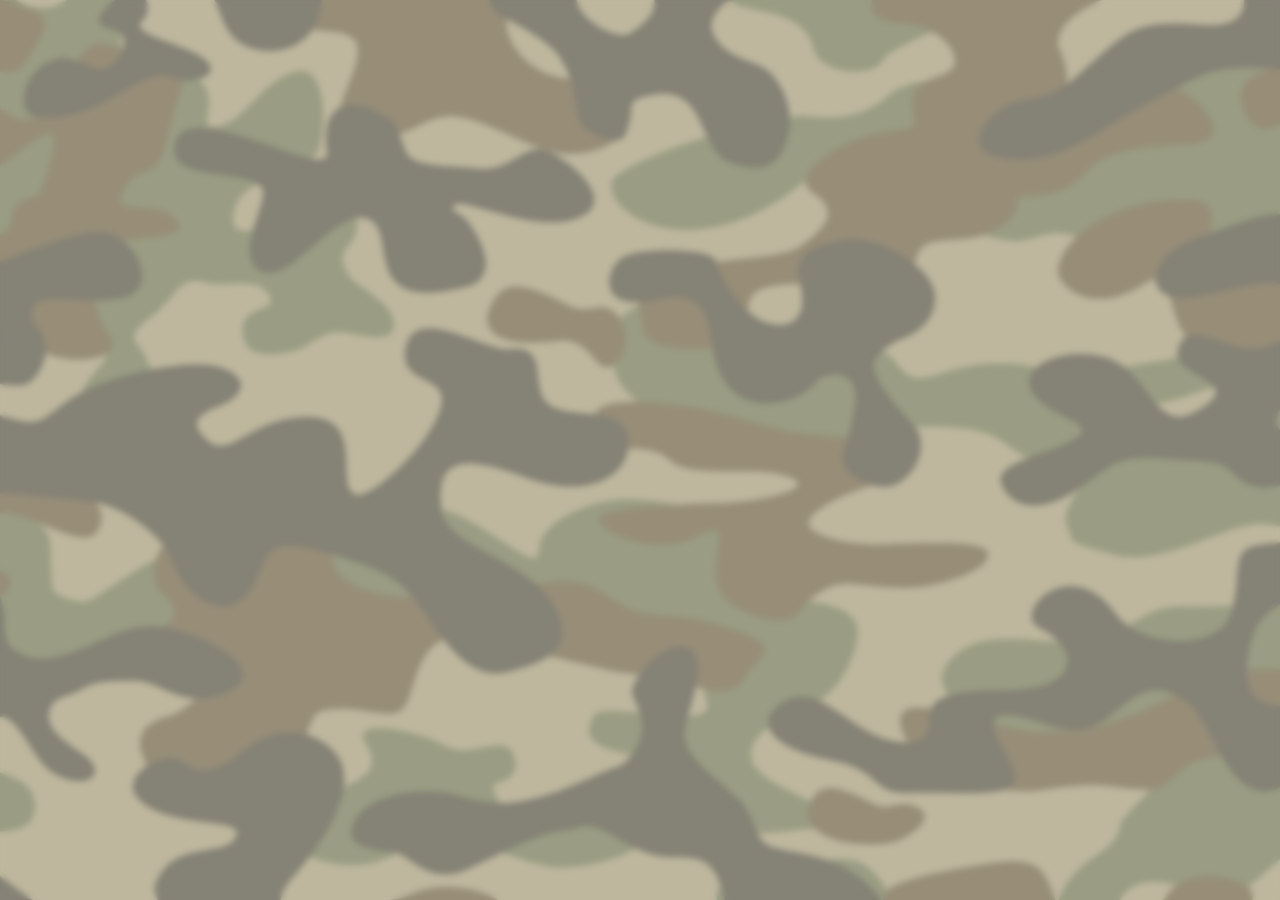
==== src/avatar-selector.html @ f8a3a437 "html setup avatar selector" ====
<!DOCTYPE html>
<html lang="en">
<head>
  <meta charset="UTF-8">
  <meta name="viewport" content="width=device-width, initial-scale=1.0">
  <title>Avatar Selector</title>

  <link rel="icon" type="image/png" sizes="16x16" href="assets/images/favicon-16x16.png">
  <link rel="mask-icon" href="safari-pinned-tab.svg" color="#5bbad5">
  <link rel="stylesheet" href="assets/css/reset.css">
  <link rel="stylesheet" href="assets/css/screen.css">
  <link rel="stylesheet" href="assets/css/game-setup/index-screen.css">
  <link rel="preconnect" href="https://fonts.googleapis.com">
  <link rel="preconnect" href="https://fonts.gstatic.com" crossorigin>
  <link href="https://fonts.googleapis.com/css2?family=Cinzel+Decorative:wght@400;700;900&display=swap" rel="stylesheet">
  <link href="https://fonts.googleapis.com/css2?family=Saira+Stencil+One&display=swap" rel="stylesheet">

  <script src="assets/js/index.js" type="module"></script>
  <link rel="stylesheet" href="assets/css/gameplay/popup-screen.css">
</head>
<body>

</body>
</html>
---- src/assets/css/screen.css ----
:root {
 --main-bg-color: #f4f4f4;
 --main-header-bg-color: #2c3e50;
 --main-white-color: var(--offwhite);
 --main-black-color: var(--black);
 --main-blue-color: blue;
 --main-grey-color: grey;
 --main-red-color: red;
 --main-green-color: green;
 --main-yellow-color: yellow;
 --clickable-color: hotpink;
 --popup-titlte-color: #333333;


 /* MAIN REDESIGN COLORS */
 --dark-green : #565939;
 --lighter-green : #888b69;
 --beige : #BFAD8A;
 --dark-beige : #A69677;
 --black : #262524;
 --off-black : #000000;
 --brown : #594940;
 --offwhite : #F0EEE4;

 /* TOKEN COLOURS*/
 --ruby-token-color: #CD332E;
 --ruby-token-color-border: #9C352C;

 --sapphire-token-color: #3256B8;
 --sapphire-token-color-border: #2B4E8B;

 --emerald-token-color: #2CA42C;
 --emerald-token-color-border: #26812A;

 --diamond-token-color: #F5F4EE;
 --diamond-token-color-border: #CAC7BF;

 --onyx-token-color: #434043;
 --onyx-token-color-border: #2F2C30;

 --gold-token-color: #FAE14A;
 --gold-token-color-border: #E6B50C;
}

* {
 box-sizing: border-box;
 font-family: "Saira stencil one", Arial, serif;
}

body {
 background-image: url("../images/background-images/army-background.png");
 background-size: cover;
 background-position: center;
 background-repeat: no-repeat;

 font-family: Arial, sans-serif;
 background-color: var(--main-bg-color);
 margin: 0;
 padding: 0;
 max-height: 100vh;
 max-width: 100vw;
}

header {
 width: 100%;

 color: var(--main-white-color);
 display: flex;
 align-items: center;
 justify-content: space-between;
}

/*region Styling for The playerName */

header a{
 display: flex;
 transition: ease-in-out 0.1s;

 align-items: center;
 justify-content: center;
 margin-top: 1.625rem;
 margin-right: 0.625rem;
 padding: 0.5rem;

 text-decoration: none;
 font-family: "Saira stencil one", Arial, serif;
 color: var(--main-black-color);

 background-color: var(--beige);
 border: solid var(--dark-beige) 0.2rem;
 border-radius: 1rem;
}

header a:hover{
 transition: ease-in-out 0.1s;
 background-color: var(--brown);
 border: var(--main-black-color) solid;
 color: var(--beige);
}

header #profile-picture {
 width: 5rem;
 margin-right: 0.75rem;
}

#playername {
 text-align: end;
 font-size: 3rem;
 height: 50%;
 padding: 0.4rem;
}
#renderButton{
 display: flex ;
 align-items: center;
 width: fit-content;
 max-width: 30rem;
 font-family: "Saira stencil one", Arial, serif;
 font-size: 2rem;
 background-color: var(--beige);
 border: solid var(--dark-beige) 0.2rem;
 padding: 1rem 2rem 1rem 0.75rem;
 border-radius: 1rem;
 margin-right: 0.5rem;
 margin-top: 0.5rem;
 z-index: 1;
 text-align: end;


}
#renderButton span{
 contain: content;
 overflow-x: hidden;
 overflow-y: hidden;
 text-overflow: ellipsis;

}
#renderButton:hover{
 transition: ease-in-out 0.1s;
 background-color: var(--brown);
 border: var(--main-black-color) solid 0.2rem;
 color: var(--beige);
}



/*region end*/

/*region Styling for the button */
.button-style {
 display: block;
 width: 35rem;

 background-color: var(--beige);
 color: var(--main-black-color);
 border: var(--dark-beige) solid;
 border-radius: 1rem;


 margin-top: 2rem;
 margin-left: auto;
 margin-right: auto;
 padding: 1rem;

 font-family: "Saira stencil one", Arial, serif;
 text-align: center;
 font-size: 3rem;
 text-decoration: none;

 transition: ease-in-out 0.1s;
}

.button-style:not([disabled]):hover {
 transition: ease-in-out 0.1s;

 background-color: var(--brown);
 border: var(--main-black-color) solid;
 color: var(--beige);
}

.button-style:disabled {
 transition: ease-in-out 0.1s;
 opacity: 0.5;
}

.button-style-popup {
 transition: ease-in-out 0.1s;
 width: 20rem;
 padding: 0.3rem;
 font-size: 2rem;
 margin-top: 1rem;

}
/*end region*/


body .hidden{
 display: none;
}

body{
 position: relative;
}

.popup-container {
 position: absolute;
 width: 100%;
 height: 100%;
 background-color: rgba(0, 0, 0, 75%);
 z-index: 2;
 display: grid;
}

.popup-container .popup {
 align-self: center;
 justify-self: center;
 color: var(--main-black-color);
 background-color: var(--offwhite);
 padding: 1rem 2rem;
 border-radius: 1rem;
 font-size: 3rem;
 text-align: center;
}

.popup-container.hidden{
 display: none;
}

#close{
 justify-content: right;
}

.clickable{
 cursor: pointer;
 transition: all 0.2s ease-in-out;
}

input[type="text"] {
 width: 20rem;
 border-radius: 0.5rem;
 border: 0.125rem solid var(--main-black-color);
 font-size: 2rem;
}

input[type="text"]:focus {
 outline: none;
 border: 0.125rem solid #e53935;
 box-shadow: 0 0 0.5rem 0.125rem #ff5252;
}

/* Styling for the spectators hover */
.spectators {
 position: relative;
 display: inline-block;
 cursor: pointer;
 font-size: 1rem;
}

.spectators .spectator-names {
 display: none;
 background-color: var(--beige);
 text-align: left;
 padding: 0.5rem;
 border-radius: 0.5rem;
 position: absolute;
 z-index: 1;
 top: 100%;
 left: 50%;
 margin-top: .5rem;
 transform: translateX(-50%);
 white-space: pre-line;
}

.spectators:hover .spectator-names, .spectator-names:hover {
 display: block;
}

.spectators #spectator-names li {
 color: var(--main-black-color);
 font-family: Inter, sans-serif;
 font-size: 0.875rem;

}
/* Styling for the spectators hover */
---- src/assets/css/game-setup/index-screen.css ----
body {
    height: 100vh;
    width: 100vw;
    background-size: cover;
    background-position: center;
    background-repeat: no-repeat;
    backdrop-filter: blur(0.2em);
    color: var(--main-black-color);
}


header {
    display: flex;
    justify-content: end;
    flex-flow: row-reverse;
    align-self: start;
    justify-self: start;
    grid-area: container;
}

main {
    display: flex;
    flex-direction: column;
    justify-content: start;
    height: fit-content;
    grid-area: container;
    align-self: center;
}


.grid {
    display: grid;
    grid-template-areas: "container";
    height: 100%;
}

h1 {
    font-size: 6rem;
    text-align: center;
    font-family: "Saira stencil one", Arial, serif;
    font-style: italic;
    font-weight: bold;
}

h3 {
    font-size: 2rem;
    text-align: center;
    font-family: Arial, serif;
    font-style: italic;
    font-weight: bold;
}


/* Styling for The PlayerName */
---- src/assets/css/gameplay/popup-screen.css ----
body{
    position: relative;
    font-family: "Saira stencil one", Arial, serif;
}

.form-flex {
    display: flex;
    flex-direction: column;
    gap: 1rem;
}

.gem-chooser {
    display: flex;
    flex-direction: column;
    gap: 0.25rem;
}

.gem-chooser p {
    align-self: center;
    padding: 0.2rem;
}

.gem-chooser .gem-chooser-own-gems-text {
    width: 6rem;
}

.gem-chooser .input-and-cost {
    display: flex;
    justify-content: space-between;
}

.gem-chooser .gem-chooser-input,  .gem-chooser .gem-chooser-own-gems {
    display: flex;
}

.input-and-cost {
    display: flex;
    flex-direction: row;
    align-items: center;
    gap: 1rem;
}

.gem-selector-input {
    flex: 1;
    max-width: 6rem;
}

.popup-container {
    position: absolute;
    width: 100%;
    height: 100%;
    background-color: rgba(0, 0, 0, 75%);
    z-index: 2;
    display: flex;
    align-items: center;
    justify-content: center;
}

.popup-container .popup {
    color: var(--main-black-color);
    background-color: var(--offwhite);
    padding: 1rem 2rem;
    border-radius: 1rem;
    font-size: 3rem;
    text-align: center;
}

.popup-container.hidden{
    display: none;
}

#close{
    justify-content: right;
}


.popup-token-selector {
    background-color: var(--offwhite);
    color: var(--main-black-color, #333);
    padding: 2rem;
    border-radius: 1rem;
    max-width: 20rem;
    width: 90%;
    margin: auto;
    font-family: "Saira stencil one", Arial, serif;
    font-size: 1rem;
    position: relative;
}



.gem-selector-input {
    display: block;
    width: 50%;
    padding: 0.5rem;
    margin-top: 0.25rem;
    border: 0.1rem solid #ccc;
    border-radius: 0.5rem;
    font-size: 1rem;
    box-sizing: border-box;
}



.emerald-name{
    color: var(--emerald-token-color);
}

.ruby-name{
    color: var(--ruby-token-color);
}

.onyx-name{
    color: var(--onyx-token-color);
}

.sapphire-name{
    color: var(--sapphire-token-color);
}

.diamond-name{
    color: var(--diamond-token-color-border);
}

.gold-name{
    color: var(--gold-token-color);
}

.button-row {
    display: flex;
    justify-content: space-between;
    align-items: center;
    gap: 1rem;
    margin-top: 1rem;
}

#token-selector-close-button {
    font-size: 1rem;
    border-radius: 0.5rem;
    border: var(--dark-beige) solid;
    cursor: pointer;
    transition: background-color 0.3s ease;
    height: 3rem;
    display: flex;
    align-items: center;
    justify-content: center;
}

#token-selector-close-button:hover {
    background-color: var(--brown);
    border-color: var(--main-black-color);
}

#token-selector-form input[type="submit"] {
    font-size: 1rem;
    border-radius: 0.5rem;
    border: var(--dark-beige) solid;
    cursor: pointer;
    transition: background-color 0.3s ease;
    height: 3rem;
    display: flex;
    align-items: center;
    justify-content: center;
}

#token-selector-form input[type="submit"]:disabled {
    cursor: auto;
}

.popup-token-selector .button-style {
    padding: 0 0.5rem;
}

.popup-token-selector .errormessages p {
    color: red;
    font-size: 0.9rem;
    margin-bottom: 1rem;
}
/*end region*/

/*To-many-gems popup*/

#too-many-gems-pop-up-form {
}

#too-many-gems-pop-up-form label{
    margin: auto;
    display: block;
    width: 100%;
}

/*end region*/

/*username popup*/

#playername-text{
    width: 50%;
    padding: 0.5rem;
    margin-top: 0.25rem;
    border: 0.1rem solid #ccc;
    border-radius: 0.5rem;
    font-size: 1rem;
    box-sizing: border-box;
}

#close-popup{
    display: flex;
    text-decoration: none;
    justify-content: flex-end;
    font-size: 1.5rem;
    color: var(--main-black-color);
}

#playername-changer label{
    font-family: "Saira stencil one", Arial, serif;
}

.error-username-selector{
    font-size: 1.5rem;
    color: var(--main-red-color);
}

/*end region*/

#settings{
    width: 2rem;
    height: 2rem;
}
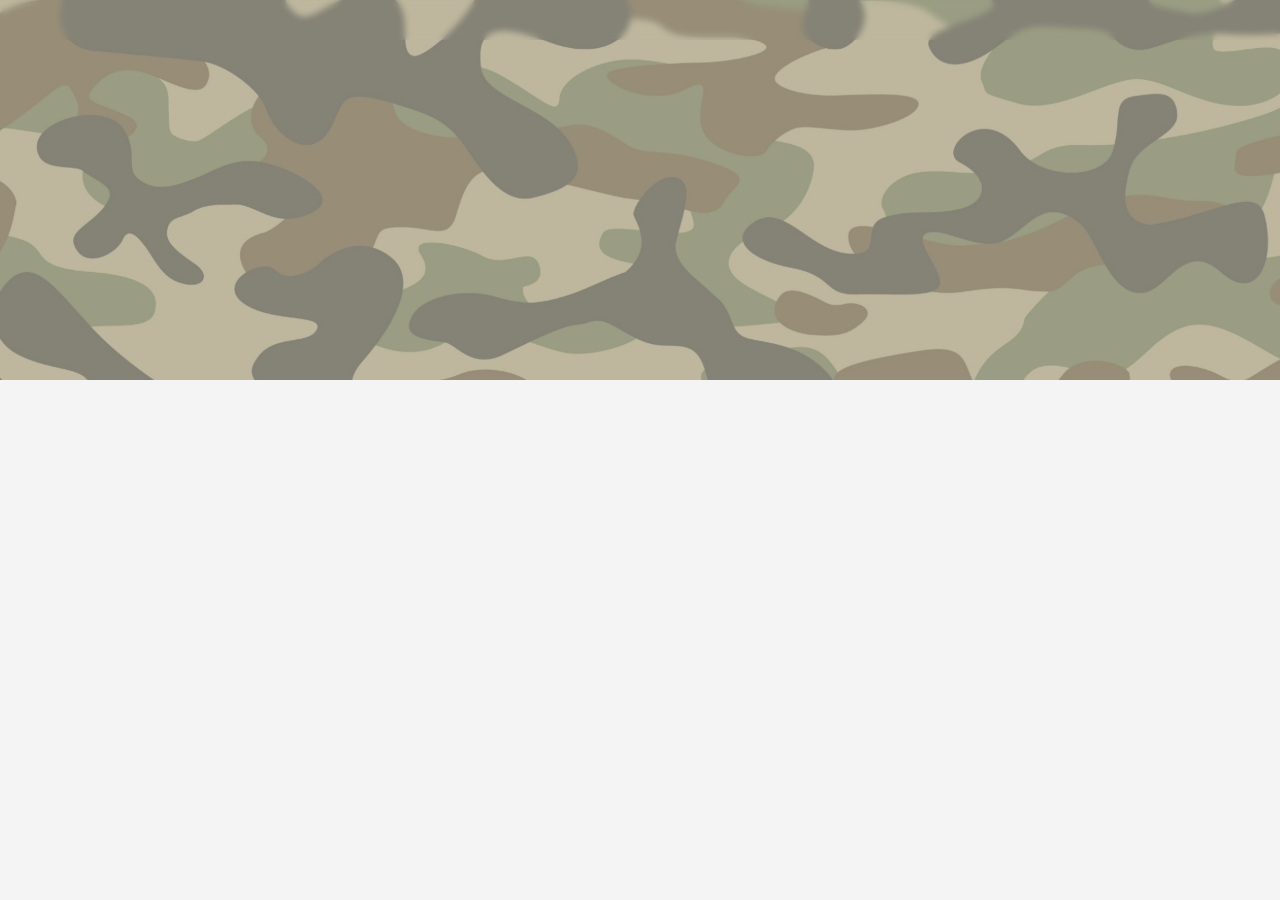
==== commit 573a153c: "setup css for container grid to display avatars" ====
--- a/src/avatar-selector.html
+++ b/src/avatar-selector.html
@@ -19,6 +19,10 @@
   <link rel="stylesheet" href="assets/css/gameplay/popup-screen.css">
 </head>
 <body>
+<section id="avatar-selector-container">
+
+
+</section>
 
 </body>
 </html>
--- a/src/assets/css/game-setup/index-screen.css
+++ b/src/assets/css/game-setup/index-screen.css
@@ -1,6 +1,8 @@
 body {
-    height: 100vh;
-    width: 100vw;
+    display: grid;
+    max-height: 100vh;
+    max-width: 100vw;
+
     background-size: cover;
     background-position: center;
     background-repeat: no-repeat;
@@ -8,35 +10,32 @@
     color: var(--main-black-color);
 }
 
-
-header {
-    display: flex;
-    justify-content: end;
-    flex-flow: row-reverse;
-    align-self: start;
-    justify-self: start;
-    grid-area: container;
-}
-
 main {
     display: flex;
     flex-direction: column;
-    justify-content: start;
-    height: fit-content;
-    grid-area: container;
-    align-self: center;
+}
+
+.grid-container {
+    height: 100%
+}
+
+header {
+    flex-flow: row-reverse;
+    height: 100%;
 }
 
 
 .grid {
+    height: 100vh;
     display: grid;
-    grid-template-areas: "container";
-    height: 100%;
+    grid-template-columns: 1fr;
+    grid-template-rows: 10% 1fr;
 }
 
 h1 {
     font-size: 6rem;
     text-align: center;
+    margin-top: 2rem;
     font-family: "Saira stencil one", Arial, serif;
     font-style: italic;
     font-weight: bold;
@@ -50,5 +49,19 @@
     font-weight: bold;
 }
 
+.grid-container {
+    display: grid;
+    height: fit-content;
+}
 
-/* Styling for The PlayerName */+.container div {
+    align-self: center;
+    justify-self: center;
+}
+
+#avatar-selector-container{
+    display: grid;
+    grid-template-columns: repeat(4, 1fr);
+    grid-template-rows: repeat(6, auto);
+    gap: 0.5rem;
+}
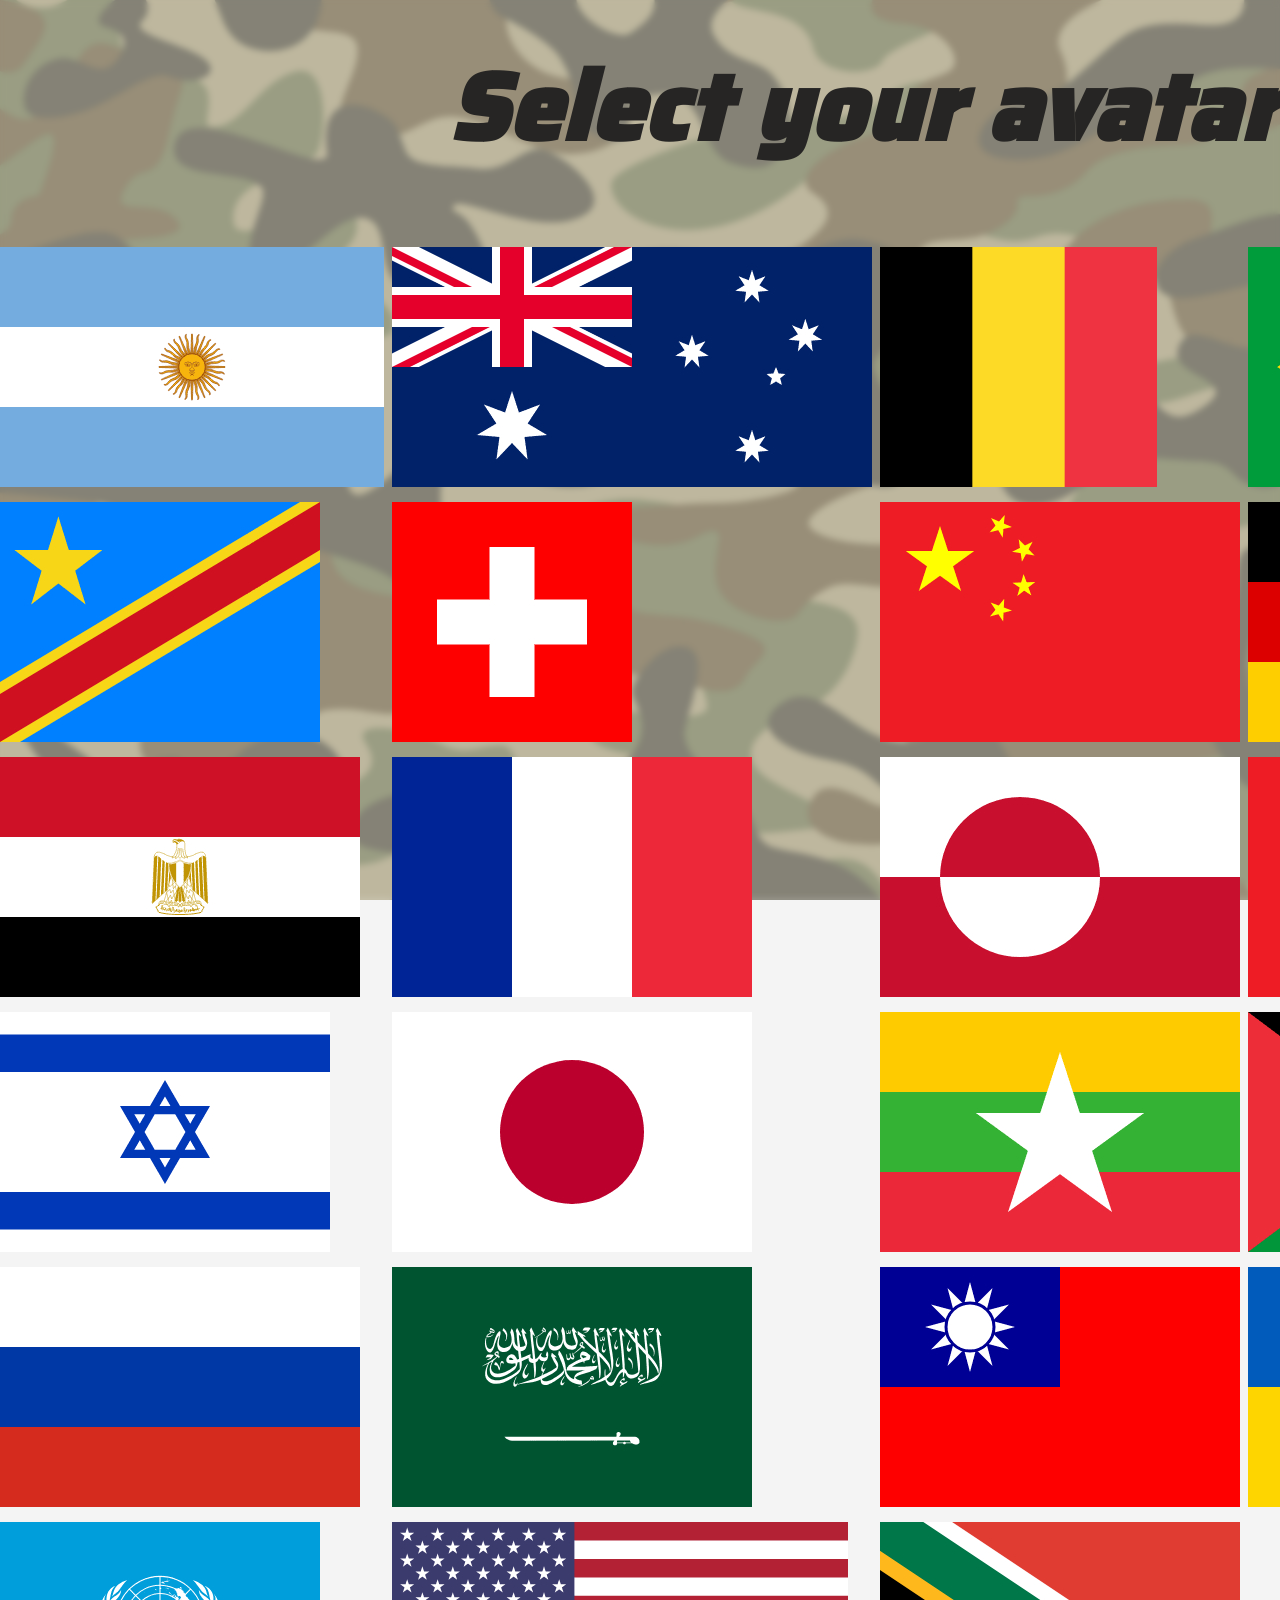
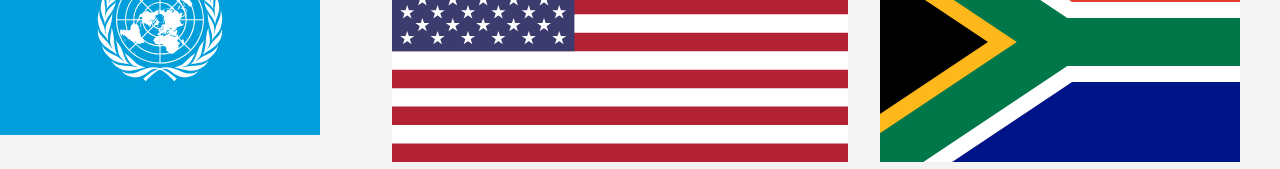
==== commit 09461c58: "rendering possible avatars" ====
--- a/src/avatar-selector.html
+++ b/src/avatar-selector.html
@@ -15,11 +15,17 @@
   <link href="https://fonts.googleapis.com/css2?family=Cinzel+Decorative:wght@400;700;900&display=swap" rel="stylesheet">
   <link href="https://fonts.googleapis.com/css2?family=Saira+Stencil+One&display=swap" rel="stylesheet">
 
-  <script src="assets/js/index.js" type="module"></script>
+  <script src="assets/js/components/game-setup/avatar/avatar.js" type="module"></script>
   <link rel="stylesheet" href="assets/css/gameplay/popup-screen.css">
 </head>
 <body>
+<h1> Select your avatar</h1>
 <section id="avatar-selector-container">
+  <template id="avatar-template">
+    <div class="avatar-container">
+      <img src="" alt="" title="">
+    </div>
+  </template>
 
 
 </section>
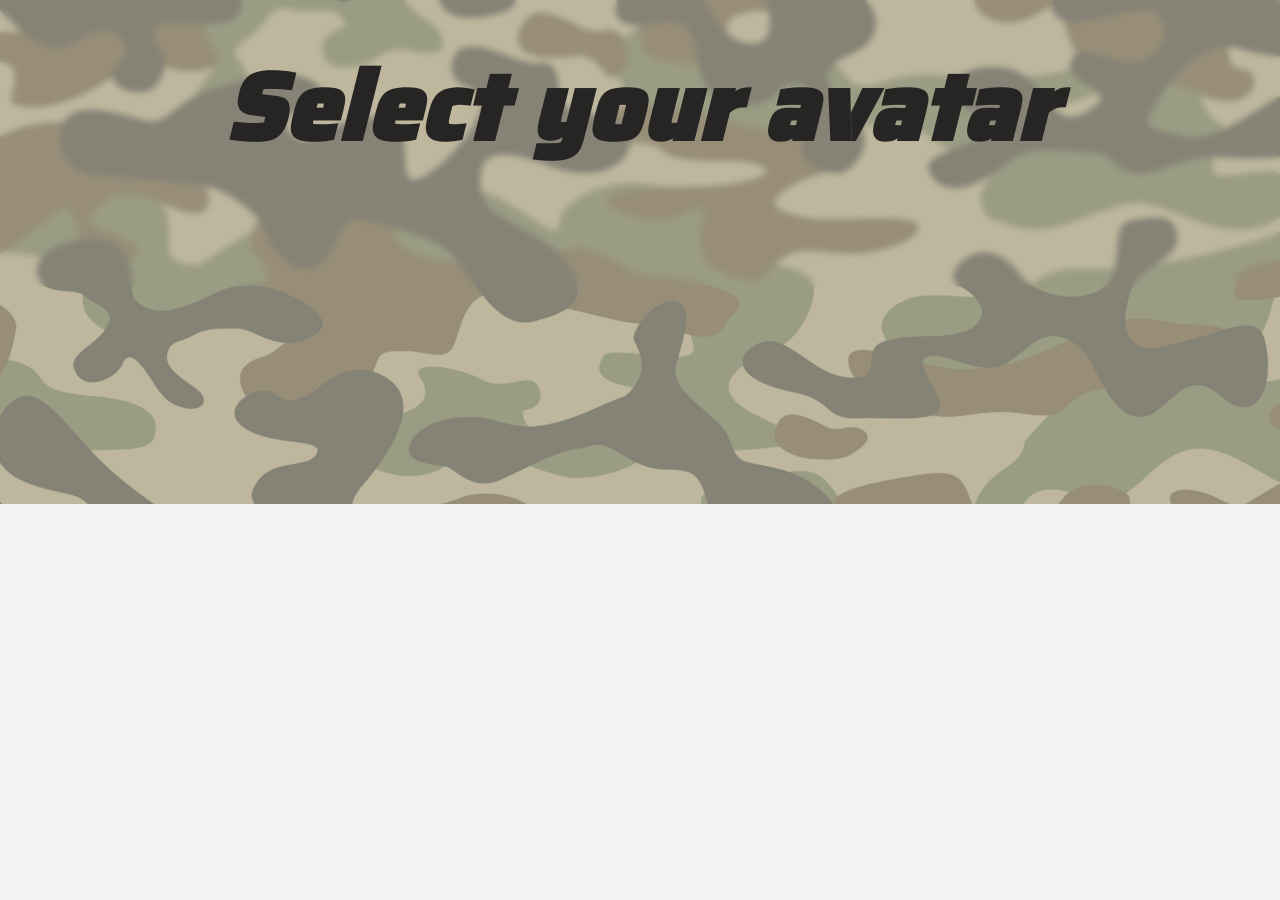
==== commit 87fb3d6b: "extracted handleclick on flag function" ====
--- a/src/avatar-selector.html
+++ b/src/avatar-selector.html
@@ -19,16 +19,16 @@
   <link rel="stylesheet" href="assets/css/gameplay/popup-screen.css">
 </head>
 <body>
-<h1> Select your avatar</h1>
-<section id="avatar-selector-container">
-  <template id="avatar-template">
-    <div class="avatar-container">
-      <img src="" alt="" title="">
-    </div>
-  </template>
-
-
-</section>
+<main>
+  <h1> Select your avatar</h1>
+  <section id="avatar-selector-container">
+    <template id="avatar-template">
+      <div class="avatar-container">
+        <img src="" alt="" title="">
+      </div>
+    </template>
+  </section>
+</main>
 
 </body>
 </html>
--- a/src/assets/css/screen.css
+++ b/src/assets/css/screen.css
@@ -63,10 +63,9 @@
 
 header {
  width: 100%;
-
  color: var(--main-white-color);
  display: flex;
- align-items: center;
+ align-items: start;
  justify-content: space-between;
 }
 
@@ -78,8 +77,6 @@
 
  align-items: center;
  justify-content: center;
- margin-top: 1.625rem;
- margin-right: 0.625rem;
  padding: 0.5rem;
 
  text-decoration: none;
@@ -89,6 +86,9 @@
  background-color: var(--beige);
  border: solid var(--dark-beige) 0.2rem;
  border-radius: 1rem;
+
+ margin-left: 1rem;
+ margin-top: 1rem;
 }
 
 header a:hover{
